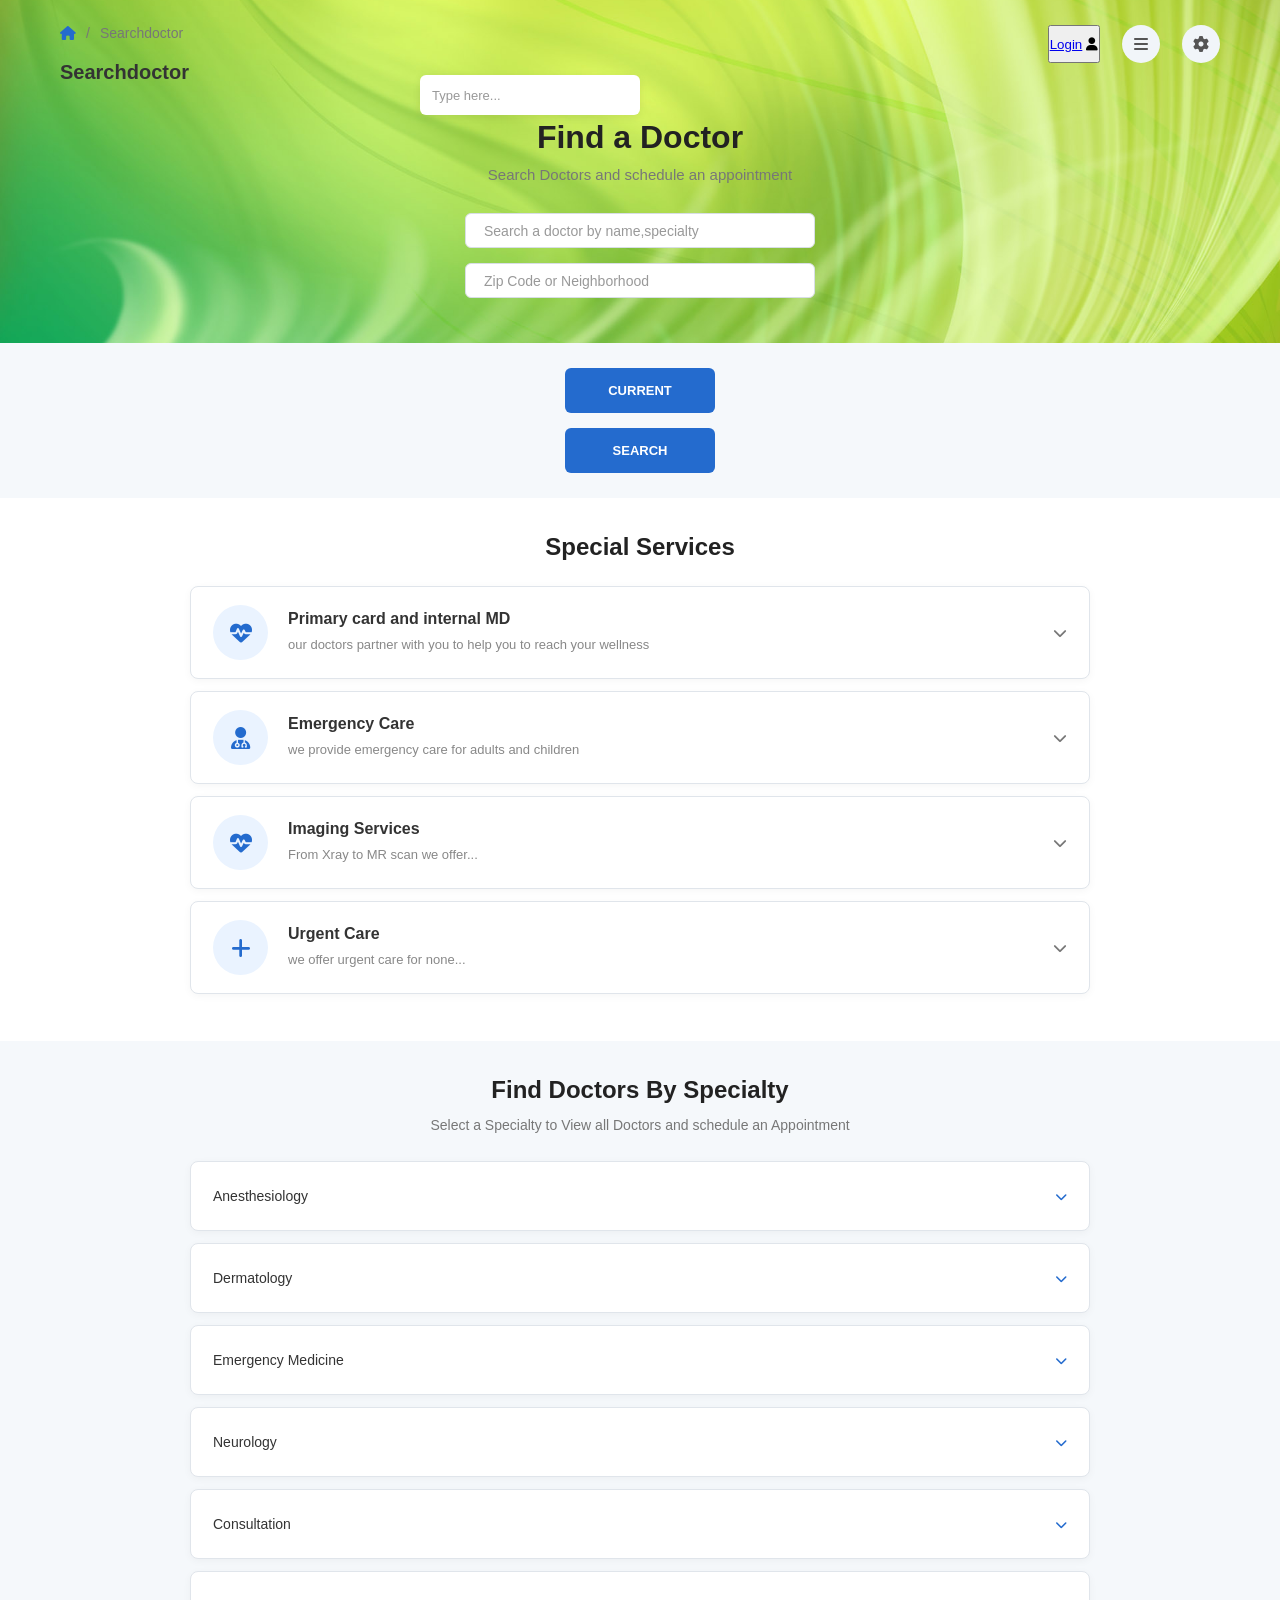
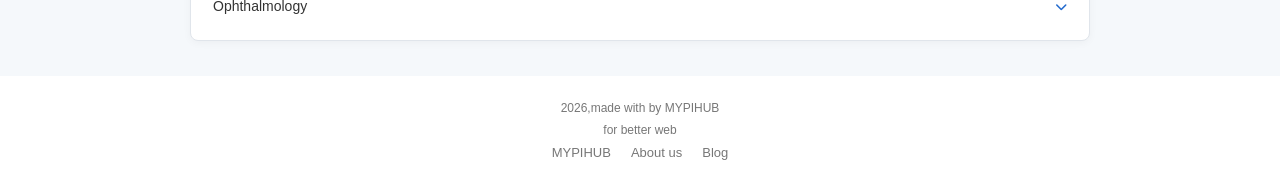
==== Find-Doctor.html @ 2bedaa98 "Added Find Doctor Sections" ====
<!DOCTYPE html>
<html lang="en">
<head>
    <meta charset="UTF-8">
    <meta name="viewport" content="width=device-width, initial-scale=1.0">
    <title>Find Doctor</title>
    <link rel="stylesheet"
    href="https://cdnjs.cloudflare.com/ajax/libs/font-awesome/6.5.2/css/all.min.css">
    <link rel="stylesheet"
    href="Find-Doctor.css">
</head>
<body>
    <header class="doctor-header">
    <div class="breadcrumb">
        <span>
            <i class="fa-solid fa-house"></i>
            </span>
        <span>/</span>
        <span>Searchdoctor</span>
    </div>
   
    <h2>Searchdoctor</h2>
     <div class="top-search">
        <input type="text"
        placeholder="Type here...">
    </div>
    <div class="header-icons">
        <button type="button"><a href="Login.html"> Login</a>
            <i class="fa-solid fa-user"></i>
        </button>
        <span>
            <i class="fa-solid fa-bars"></i>
        </span>
        <span>
            <i class="fa-solid fa-gear"></i>
        </span>
    </div>
    <div  class="doctor-intro">
        <h1>Find a Doctor</h1>
        <p>
            Search Doctors and schedule an appointment
        </p>
    </div>
<!--Search Inputs-->
<div class="search-box">
    <input type="text"
    placeholder="Search a doctor by name,specialty">
    <input type="text"
    placeholder="Zip Code or Neighborhood">
</div>
</header>
<!--Search buttons-->
<section class="search-buttons">
    <button type="button">CURRENT</button>
     <button type="button">SEARCH</button>
</section>
<!--Special Services-->
<section class="special-services">
    <h2>Special Services</h2>
    <!--primary Care-->
    <div class="service-card">
        <div class="service-icon">
            <i class="fa-solid fa-heart-pulse"></i>
        </div>
        <div class="service-content">
            <h3>Primary card and internal MD</h3>
            <p>our doctors partner with you to help you to reach
                your wellness
            </p>
        </div>
        <span class="arrow">
            <i class="fa-solid fa-chevron-down"></i>
        </span>
    </div>
    <!--Emergency Care-->
    <div class="service-card">
        <div class="service-icon">
            <i class="fa-solid fa-user-doctor"></i>
        </div>
        <div class="service-content">
            <h3>Emergency Care</h3>
            <p>we provide emergency care for adults and children</p>

        </div>
        <span class="arrow">
            <i class="fa-solid fa-chevron-down"></i>
        </span>
    </div>
    <!--Imaging Services-->
    <div class="service-card">
        <div class="service-icon">
            <i class="fa-solid fa-heart-pulse"></i>
        </div>
        <div class="service-content">
            <h3>Imaging Services</h3>
            <p>From Xray to MR scan we offer...</p>
        </div>
        <span class="arrow">
            <i class="fa-solid fa-chevron-down"></i>
        </span>
    </div>
    <!--Urgent Care-->
    <div class="service-card">
        <div class="service-icon">
            <i class="fa-solid fa-plus"></i>
        </div>
        <div class="service-content">
            <h3>Urgent Care</h3>
            <p> we offer urgent care for none...</p>
        </div>
        <span class="arrow">
            <i class="fa-solid fa-chevron-down"></i>
        </span>

    </div>
</section>
<!--Doctors By Specialty-->
<section class="specialty-section">

    <h2>Find Doctors By Specialty</h2>

    <p>
        Select a Specialty to View all Doctors
        and schedule an Appointment
    </p>

    <!-- Specialty List -->

    <div class="specialty-list">

        <div class="specialty-item">
            <span>Anesthesiology</span>
            <span>
                <i class="fa-solid fa-chevron-down"></i>
            </span>
        </div>

        <div class="specialty-item">
            <span>Dermatology</span>
            <span>
                <i class="fa-solid fa-chevron-down"></i>
            </span>
        </div>

        <div class="specialty-item">
            <span>Emergency Medicine</span>
            <span>
                <i class="fa-solid fa-chevron-down"></i>
            </span>
        </div>

        <div class="specialty-item">
            <span>Neurology</span>
            <span>
                <i class="fa-solid fa-chevron-down"></i>
            </span>
        </div>

        <div class="specialty-item">
            <span>Consultation</span>
            <span>
                <i class="fa-solid fa-chevron-down"></i>
            </span>
        </div>

        <div class="specialty-item">
            <span>Ophthalmology</span>
            <span>
                <i class="fa-solid fa-chevron-down"></i>
            </span>
        </div>

    </div>

</section>
<footer class="footer">
    <p>
        2026,made with by MYPIHUB
    </p>
    <p>
        for better web
    </p>
    <div class="footer-links">
        <a href="#">MYPIHUB</a>
        <a href="#">About us</a>
        <a href="#">Blog</a>
    </div>
</footer>
<script src="Find-Doctor.js"></script>
</body>
</html>
---- Find-Doctor.css ----
/* ================= GENERAL ================= */

* {
    margin: 0;
    padding: 0;
    box-sizing: border-box;
}

body {
    font-family: Arial, sans-serif;
    background-color: #f5f8fb;
    color: #333;
}


/* ================= HEADER ================= */

.doctor-header {
    background-image: url("images/background.jpg");
    background-size: cover;
    background-position: center;
    background-repeat: no-repeat;

    padding: 25px 60px 45px;
    position: relative;
}


/* ================= BREADCRUMB ================= */

.breadcrumb {
    display: flex;
    align-items: center;
    gap: 10px;
    font-size: 14px;
    color: #777;
    margin-bottom: 20px;
}

.breadcrumb i {
    color: #246bce;
}


/* ================= PAGE TITLE ================= */

.doctor-header > h2 {
    font-size: 20px;
    color: #333;
    margin-bottom: 35px;
}


/* ================= HEADER ICONS ================= */

.header-icons {
    position: absolute;
    top: 25px;
    right: 60px;
    display: flex;
    gap: 22px;
}
.top-search{
    position: absolute;
    top:75px;
    right:50%;
    width: 220px;
    height:40px;
    background-color: #ffffff;
    border-radius: 6px;
    display: flex;
    align-items: center;
    padding: 0 12px;
    box-shadow: 0 2px 8px rgba(0, 0, 0, 0.08);
}
.top-search input{
    width: 100%;
    height:100%;
    border:none;
    outline: none;
    background: transparent;
    font-size: 13px;
    color:#555;
}
.top-search input::placeholder{
    color:#999;
}

.header-icons span {
    width: 38px;
    height: 38px;
    border-radius: 50%;
    background-color: #f1f5f9;

    display: flex;
    justify-content: center;
    align-items: center;

    color: #555;
    cursor: pointer;
}

.header-icons span:hover {
    background-color: #e4edf8;
    color: #246bce;
}


/* ================= INTRO ================= */

.doctor-intro {
    text-align: center;
    margin-bottom: 30px;
}

.doctor-intro h1 {
    font-size: 32px;
    color: #222;
    margin-bottom: 10px;
}

.doctor-intro p {
    color: #777;
    font-size: 15px;
}


/* ================= SEARCH BOX ================= */

.search-box {
    display: flex;
    flex-direction: column;
    align-items: center;
    justify-content: center;
    gap: 15px;
    width: 100%;
}

.search-box input {
    width: 350px;
    height: 35px;

    border: 1px solid #d8dee6;
    background-color: white;
    border-radius: 6px;

    padding: 0 18px;
    font-size: 14px;
    outline: none;
}

.search-box input:focus {
    border-color: #246bce;
}

.search-box input::placeholder {
    color: #999;
}


/* ================= SEARCH BUTTONS ================= */

.search-buttons {
    display: flex;
    flex-direction: column;
    align-items: center;
    justify-content: center;

    gap: 15px;
    padding: 25px 0;

    background-color: #f5f8fb;
}

.search-buttons button {
    width: 150px;
    height: 45px;

    border: none;
    border-radius: 6px;

    background-color: #246bce;
    color: white;

    font-size: 13px;
    font-weight: bold;

    cursor: pointer;
}

.search-buttons button:hover {
    background-color: #1957ad;
}


/* ================= SPECIAL SERVICES ================= */

.special-services {
    background-color: white;
    padding: 35px 60px;
}

.special-services > h2 {
    text-align: center;
    font-size: 24px;
    margin-bottom: 25px;
    color: #222;
}


/* Service Card */

.service-card {
    max-width: 900px;
    margin: 12px auto;

    min-height: 90px;
    padding: 18px 22px;

    border: 1px solid #e0e5eb;
    border-radius: 8px;

    display: flex;
    align-items: center;
    gap: 20px;

    background-color: white;

    box-shadow: 0 2px 8px rgba(0, 0, 0, 0.04);
}


/* Service Icon */

.service-icon {
    width: 55px;
    height: 55px;

    border-radius: 50%;

    background-color: #eaf3ff;
    color: #246bce;

    display: flex;
    justify-content: center;
    align-items: center;

    font-size: 22px;

    flex-shrink: 0;
}


/* Service Text */

.service-content {
    flex: 1;
}

.service-content h3 {
    font-size: 16px;
    margin-bottom: 7px;
    color: #333;
}

.service-content p {
    font-size: 13px;
    color: #888;
    line-height: 1.5;
}


/* Arrow */

.arrow {
    color: #777;
    font-size: 14px;
}


/* ================= SPECIALTY SECTION ================= */

.specialty-section {
    background-color: #f5f8fb;
    padding: 35px 60px;
    text-align: center;
}

.specialty-section h2 {
    font-size: 24px;
    color: #222;
    margin-bottom: 10px;
}

.specialty-section > p {
    font-size: 14px;
    color: #777;
    line-height: 1.6;
    margin-bottom: 25px;
}


/* ================= SPECIALTY LIST ================= */

.specialty-list {
    width: 100%;
    max-width: 900px;

    margin: 0 auto;

    display: flex;
    flex-direction: column;

    gap: 12px;
}


/* ================= SPECIALTY CARD ================= */

.specialty-item {
    width: 100%;
    min-height: 70px;

    padding: 18px 22px;

    background-color: white;

    border: 1px solid #e0e5eb;
    border-radius: 8px;

    display: flex;
    align-items: center;
    justify-content: space-between;

    text-align: left;

    font-size: 14px;

    box-shadow: 0 2px 8px rgba(0, 0, 0, 0.04);

    cursor: pointer;
}

.specialty-item:hover {
    border-color: #246bce;
}

.specialty-item i {
    color: #246bce;
    font-size: 12px;
}


/* ================= FOOTER ================= */

.footer {
    background-color: white;

    color: #777;

    padding: 25px 60px;

    display: flex;
    flex-direction: column;
    align-items: center;
    gap: 8px;
}

.footer p {
    font-size: 12px;
    color: #777;
    margin:0;
}

.footer-links {
    display: flex;
    flex-direction: row;
    gap: 20px;
}

.footer-links a {
    color: #777;
    text-decoration: none;
    font-size: 13px;
}

.footer-links a:hover {
    color: #444;
}


/* ================= RESPONSIVE ================= */

@media (max-width: 768px) {

    .doctor-header {
        padding: 20px;
    }

    .header-icons {
        right: 20px;
    }

    .search-box {
        flex-direction: column;
        align-items: center;
    }

    .search-box input {
        width: 100%;
        max-width: 450px;
    }

    .special-services,
    .specialty-section {
        padding: 30px 20px;
    }

    .specialty-list {
        width: 100%;
    }

    .footer {
        flex-direction: column;
        text-align: center;
    }

}
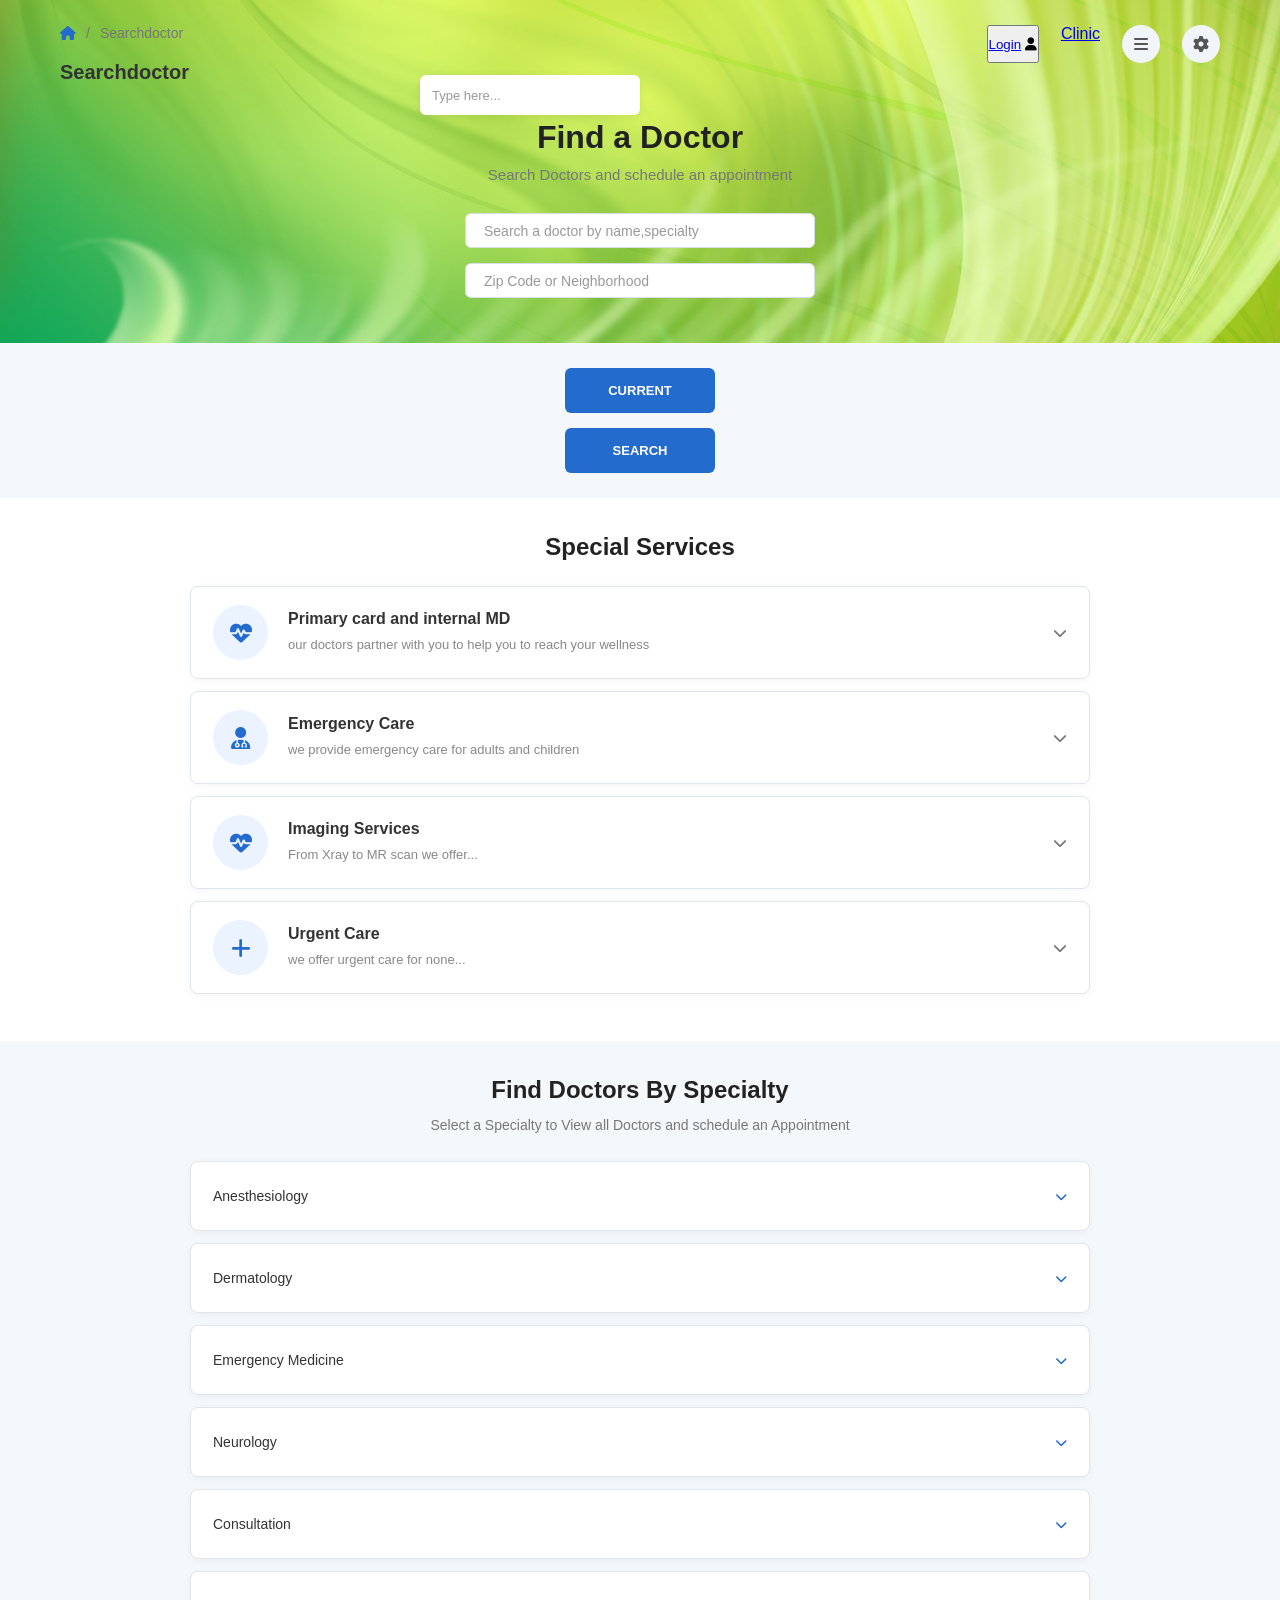
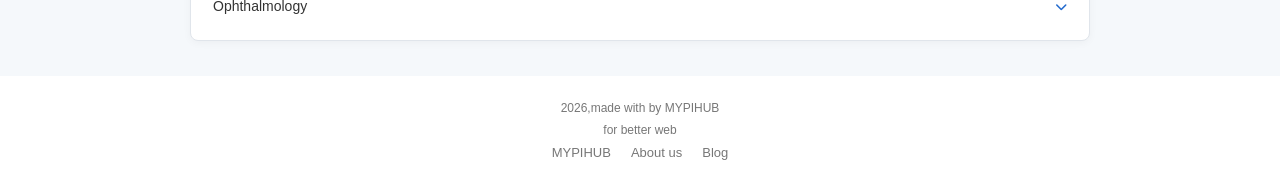
==== commit 9ec4b855: "Add clinic and doctor search pages" ====
--- a/Find-Doctor.html
+++ b/Find-Doctor.html
@@ -13,7 +13,7 @@
     <header class="doctor-header">
     <div class="breadcrumb">
         <span>
-            <i class="fa-solid fa-house"></i>
+            <a href="index.html" aria-label="Go to dashboard"><i class="fa-solid fa-house"></i></a>
             </span>
         <span>/</span>
         <span>Searchdoctor</span>
@@ -28,6 +28,7 @@
         <button type="button"><a href="Login.html"> Login</a>
             <i class="fa-solid fa-user"></i>
         </button>
+        <a href="find-clinic.html" class="header-link">Clinic</a>
         <span>
             <i class="fa-solid fa-bars"></i>
         </span>
